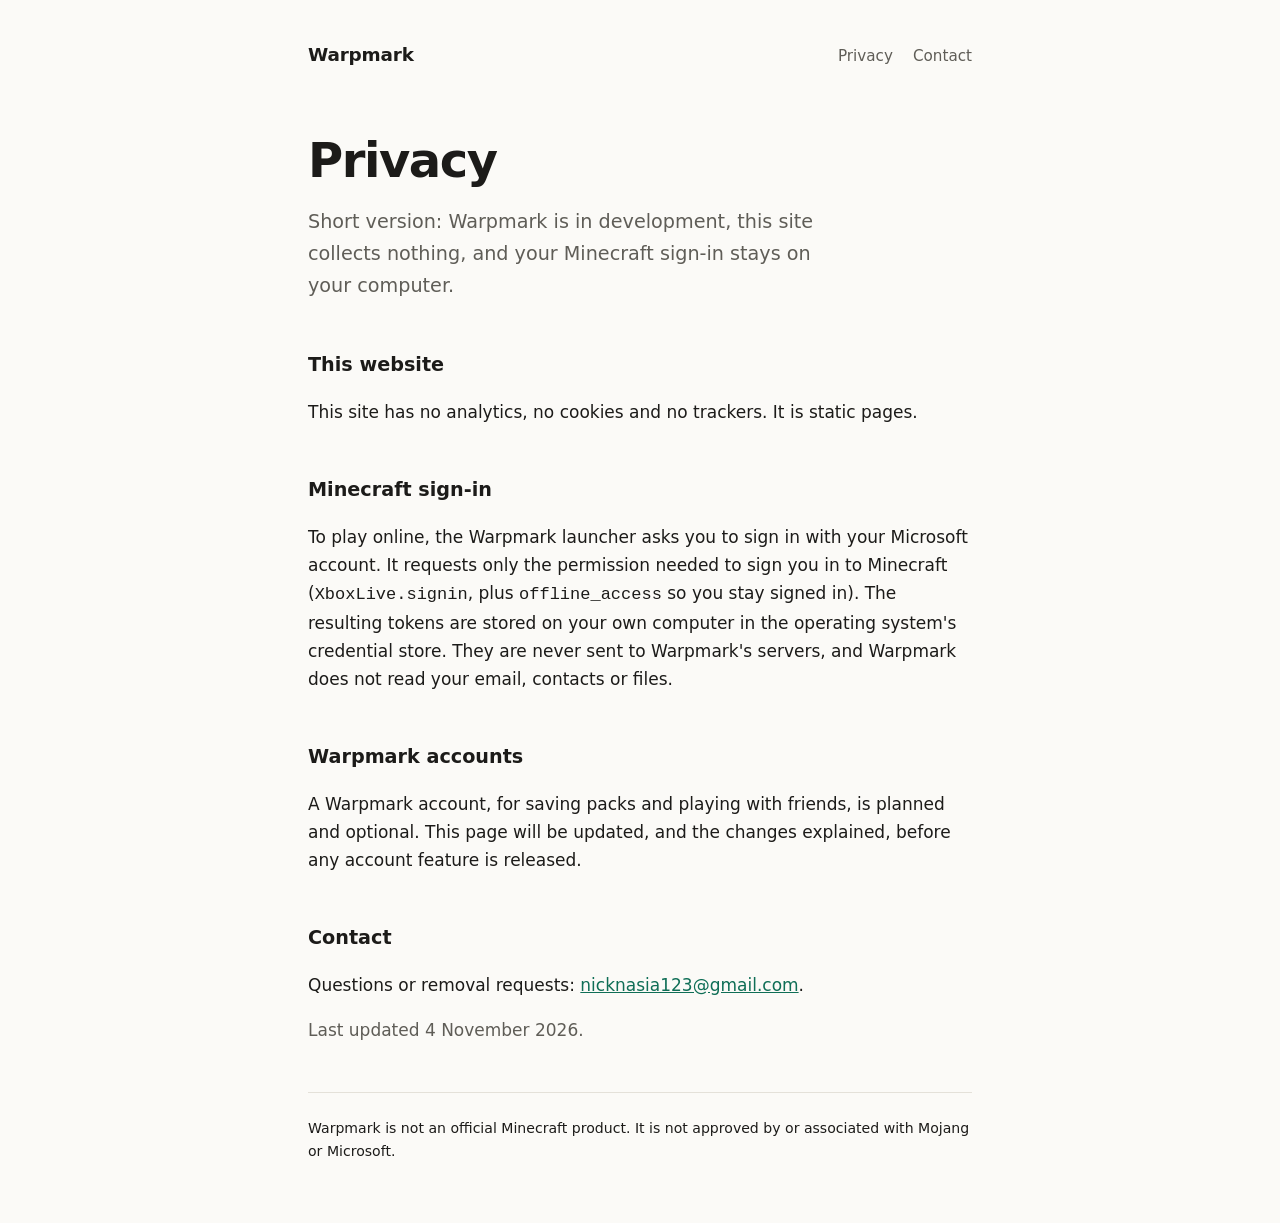
==== privacy.html @ c7de2d84 "feat: first Warpmark site, home and privacy pages Static HTML and CSS, no scripts, cookies or tracke" ====
<!doctype html>
<html lang="en">
<head>
<meta charset="utf-8">
<meta name="viewport" content="width=device-width, initial-scale=1">
<title>Privacy: Warpmark</title>
<meta name="description" content="What Warpmark does and does not collect.">
<link rel="stylesheet" href="styles.css">
</head>
<body>
<header>
  <a class="brand" href="./">Warpmark</a>
  <nav><a href="privacy.html">Privacy</a><a href="mailto:nicknasia123@gmail.com">Contact</a></nav>
</header>
<main>
  <h1>Privacy</h1>
  <p class="lead">Short version: Warpmark is in development, this site collects nothing, and your Minecraft sign-in stays on your computer.</p>

  <h2>This website</h2>
  <p>This site has no analytics, no cookies and no trackers. It is static pages.</p>

  <h2>Minecraft sign-in</h2>
  <p>To play online, the Warpmark launcher asks you to sign in with your Microsoft account. It requests only the permission needed to sign you in to Minecraft (<code>XboxLive.signin</code>, plus <code>offline_access</code> so you stay signed in). The resulting tokens are stored on your own computer in the operating system's credential store. They are never sent to Warpmark's servers, and Warpmark does not read your email, contacts or files.</p>

  <h2>Warpmark accounts</h2>
  <p>A Warpmark account, for saving packs and playing with friends, is planned and optional. This page will be updated, and the changes explained, before any account feature is released.</p>

  <h2>Contact</h2>
  <p>Questions or removal requests: <a href="mailto:nicknasia123@gmail.com">nicknasia123@gmail.com</a>.</p>
  <p style="color:var(--muted)">Last updated 4 November 2026.</p>
</main>
<footer>
  <hr>
  <p>Warpmark is not an official Minecraft product. It is not approved by or associated with Mojang or Microsoft.</p>
</footer>
</body>
</html>
---- styles.css ----
:root { --bg:#fbfaf7; --fg:#1c1b19; --muted:#5f5d57; --line:#e4e1d9; --accent:#0f6e56; --accent-bg:#e1f5ee; }
@media (prefers-color-scheme: dark) { :root { --bg:#161614; --fg:#ecebe6; --muted:#a3a198; --line:#2c2b27; --accent:#5dcaa5; --accent-bg:#0b2a22; } }
* { box-sizing: border-box; }
html { -webkit-text-size-adjust: 100%; }
body { margin:0; background:var(--bg); color:var(--fg); font:17px/1.65 system-ui,-apple-system,"Segoe UI",Roboto,sans-serif; }
main, header, footer { max-width:44rem; margin:0 auto; padding:0 1.25rem; }
header { padding-top:2.5rem; display:flex; justify-content:space-between; align-items:baseline; }
.brand { font-weight:600; letter-spacing:-.01em; font-size:1.15rem; color:var(--fg); text-decoration:none; }
nav a { color:var(--muted); text-decoration:none; margin-left:1.25rem; font-size:.95rem; }
nav a:hover { color:var(--fg); }
h1 { font-size:clamp(2rem,6vw,3rem); line-height:1.1; letter-spacing:-.03em; margin:4rem 0 1rem; font-weight:600; }
h2 { font-size:1.2rem; margin:3rem 0 .5rem; font-weight:600; }
p, li { color:var(--fg); }
.lead { font-size:1.2rem; color:var(--muted); max-width:34rem; }
.status { display:inline-block; margin-top:1.5rem; padding:.35rem .8rem; border-radius:999px; background:var(--accent-bg); color:var(--accent); font-size:.9rem; font-weight:500; }
ul { padding-left:1.2rem; } li { margin:.35rem 0; }
a { color:var(--accent); }
hr { border:0; border-top:1px solid var(--line); margin:3rem 0 1.5rem; }
footer { padding-bottom:3rem; color:var(--muted); font-size:.88rem; }
@media (max-width:30rem) { body { font-size:16px; } h1 { margin-top:2.5rem; } nav a { margin-left:.9rem; } }
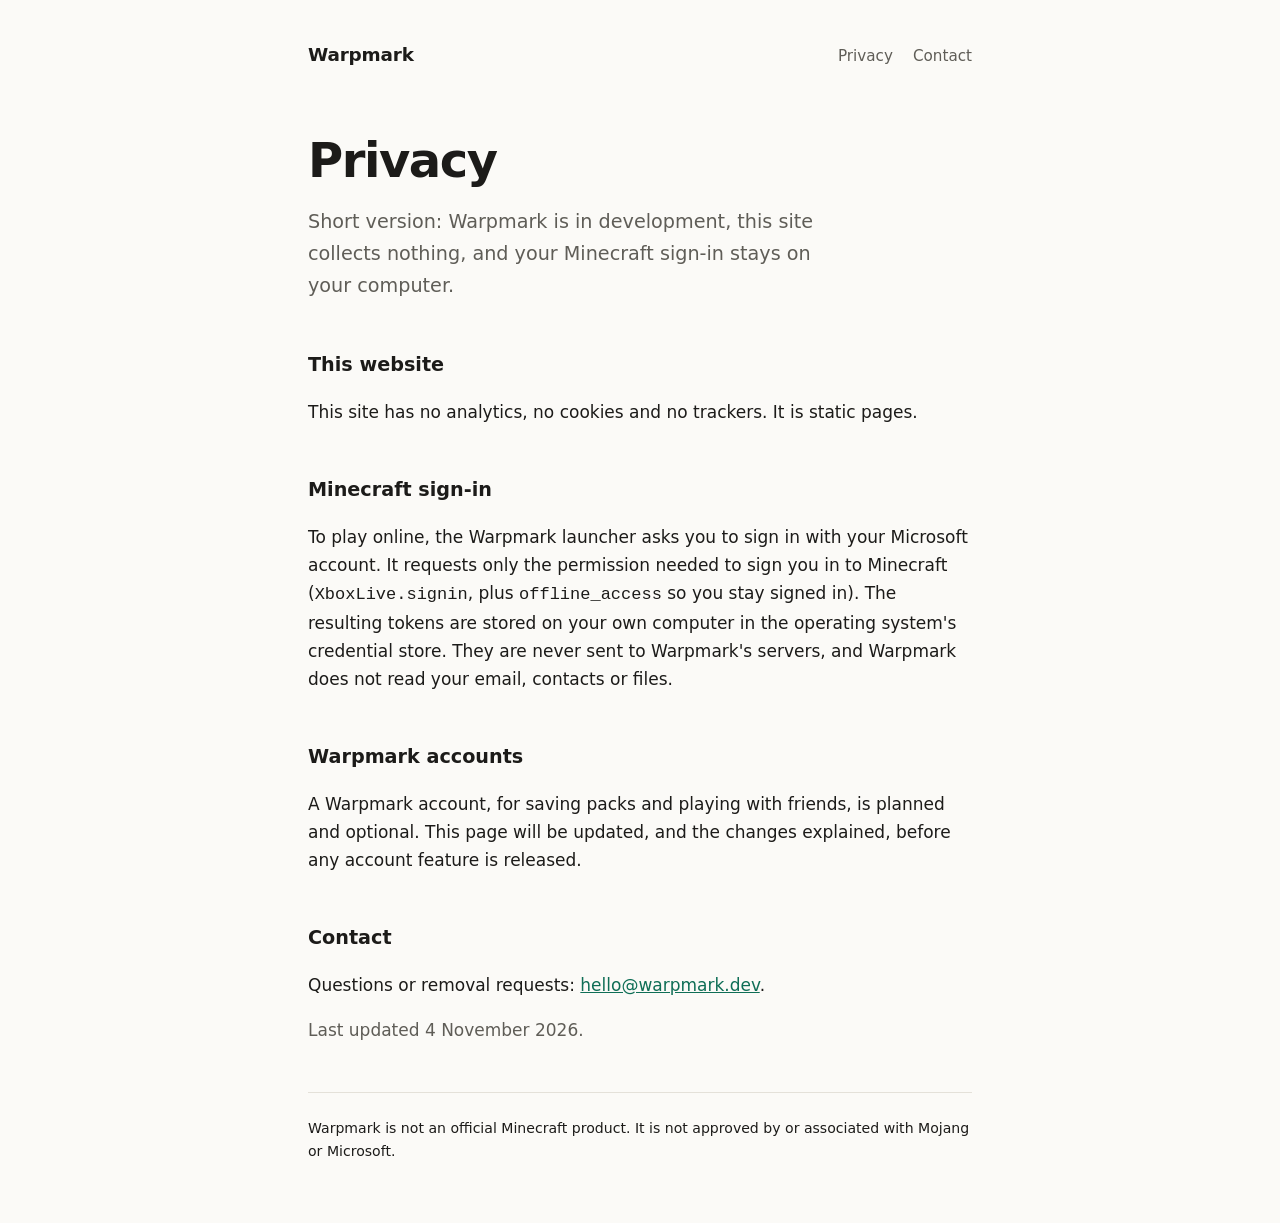
==== commit ee445d2e: "fix: use hello@warpmark.dev as the contact address Co-Authored-By: Claude Sonnet 5.5 <noreply@anthro" ====
--- a/privacy.html
+++ b/privacy.html
@@ -10,7 +10,7 @@
 <body>
 <header>
   <a class="brand" href="./">Warpmark</a>
-  <nav><a href="privacy.html">Privacy</a><a href="mailto:nicknasia123@gmail.com">Contact</a></nav>
+  <nav><a href="privacy.html">Privacy</a><a href="mailto:hello@warpmark.dev">Contact</a></nav>
 </header>
 <main>
   <h1>Privacy</h1>
@@ -26,7 +26,7 @@
   <p>A Warpmark account, for saving packs and playing with friends, is planned and optional. This page will be updated, and the changes explained, before any account feature is released.</p>
 
   <h2>Contact</h2>
-  <p>Questions or removal requests: <a href="mailto:nicknasia123@gmail.com">nicknasia123@gmail.com</a>.</p>
+  <p>Questions or removal requests: <a href="mailto:hello@warpmark.dev">hello@warpmark.dev</a>.</p>
   <p style="color:var(--muted)">Last updated 4 November 2026.</p>
 </main>
 <footer>
